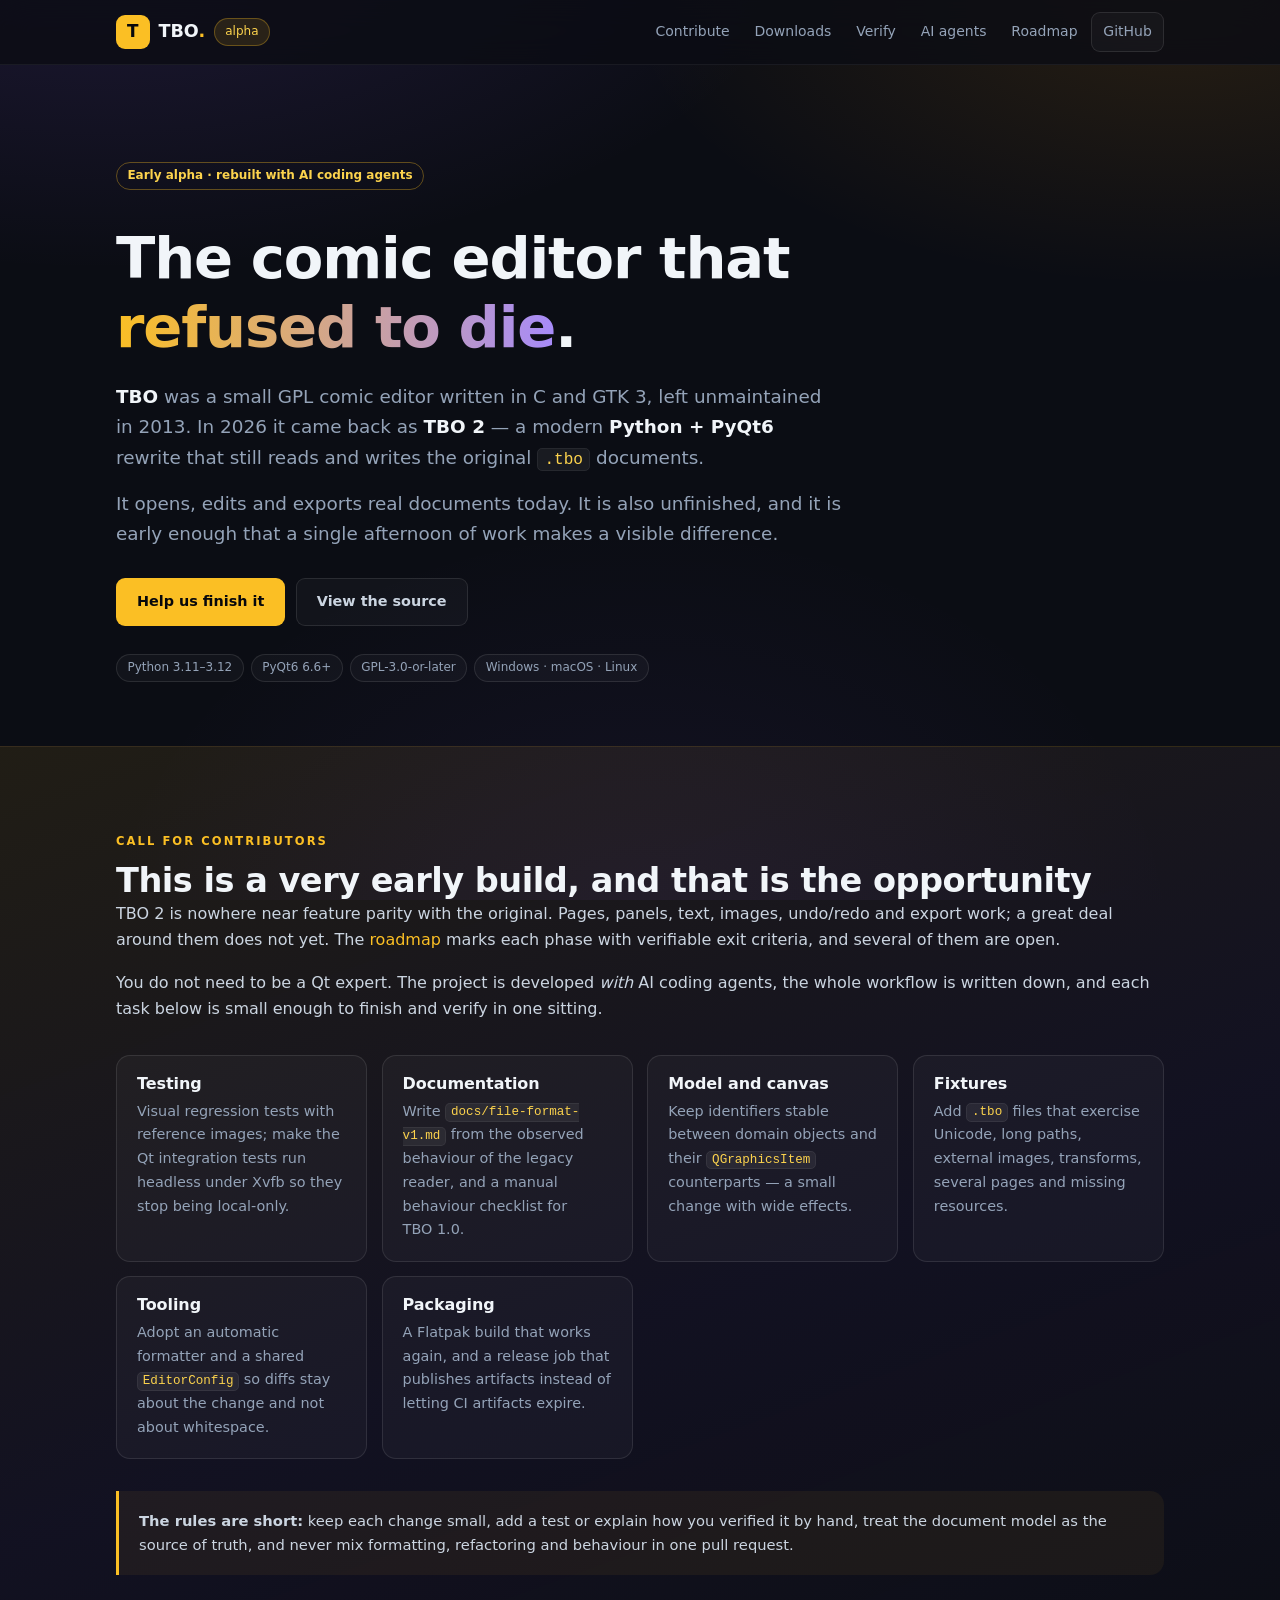
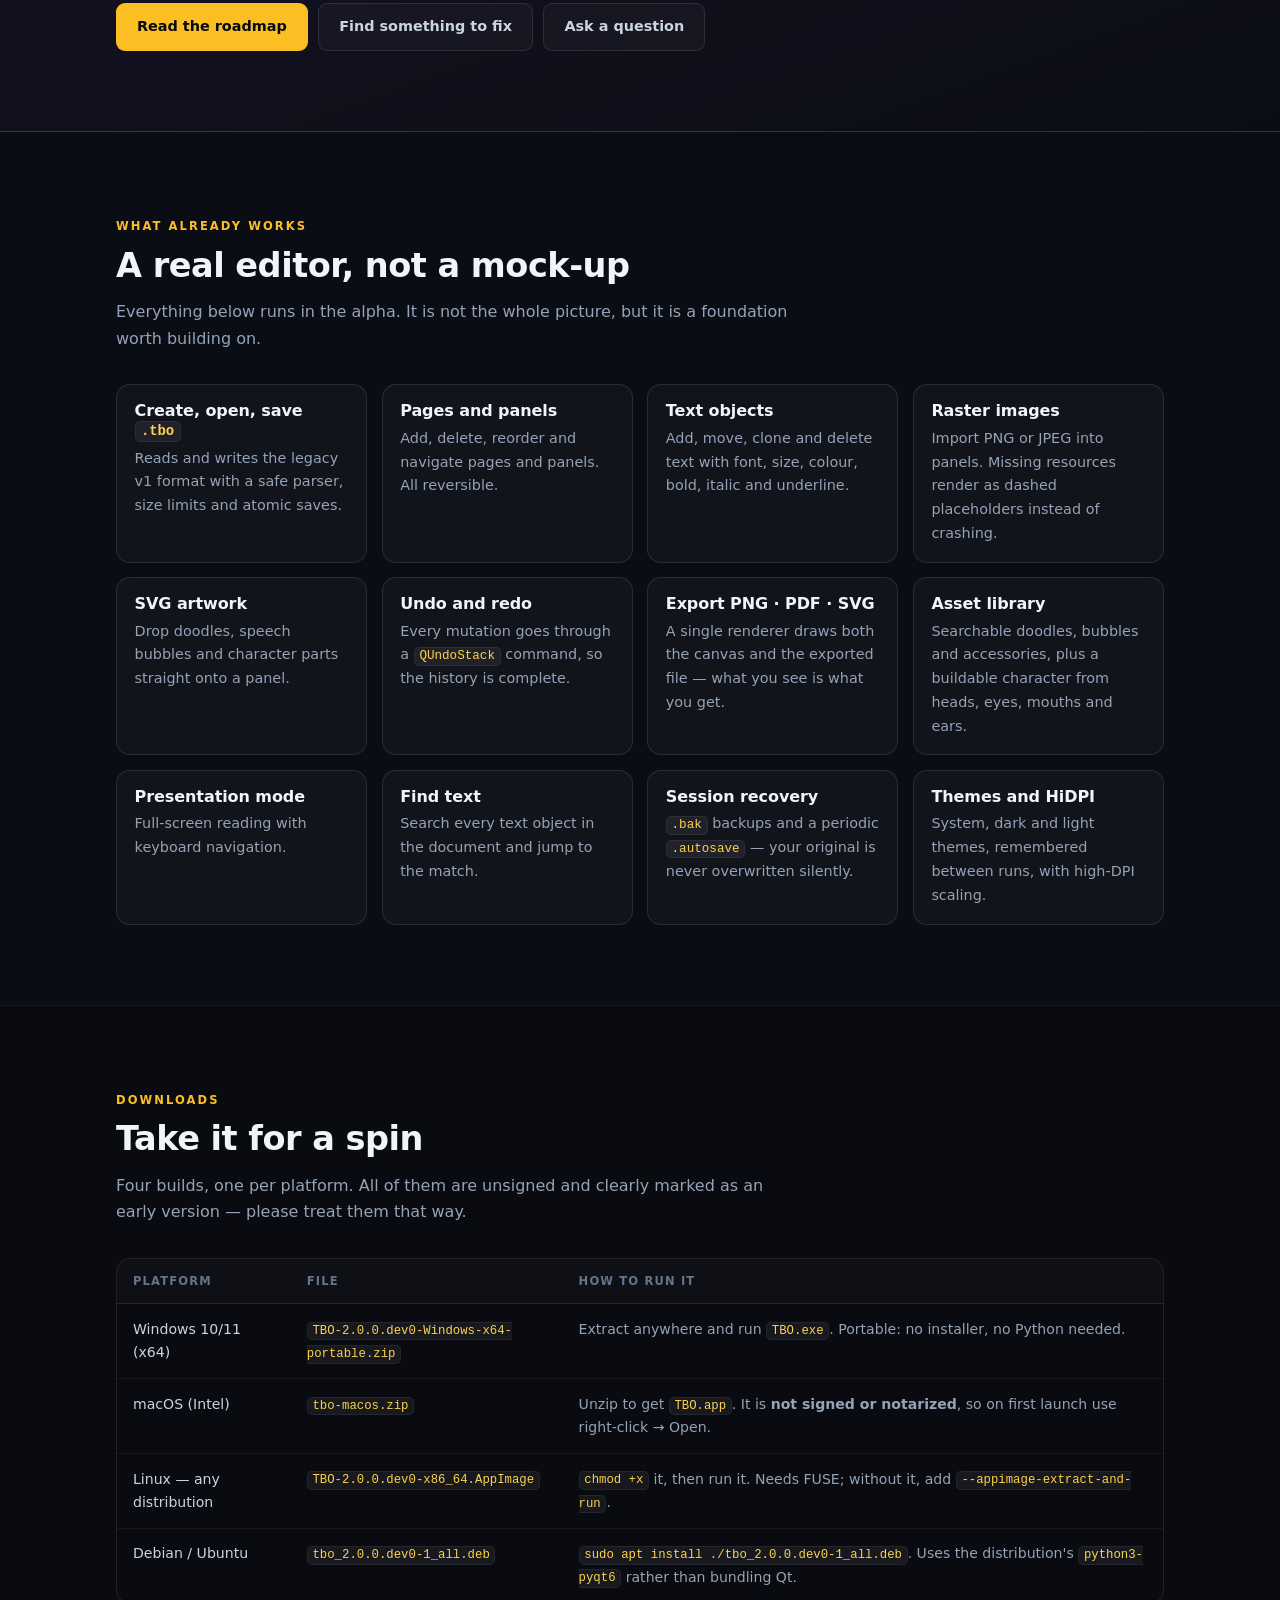
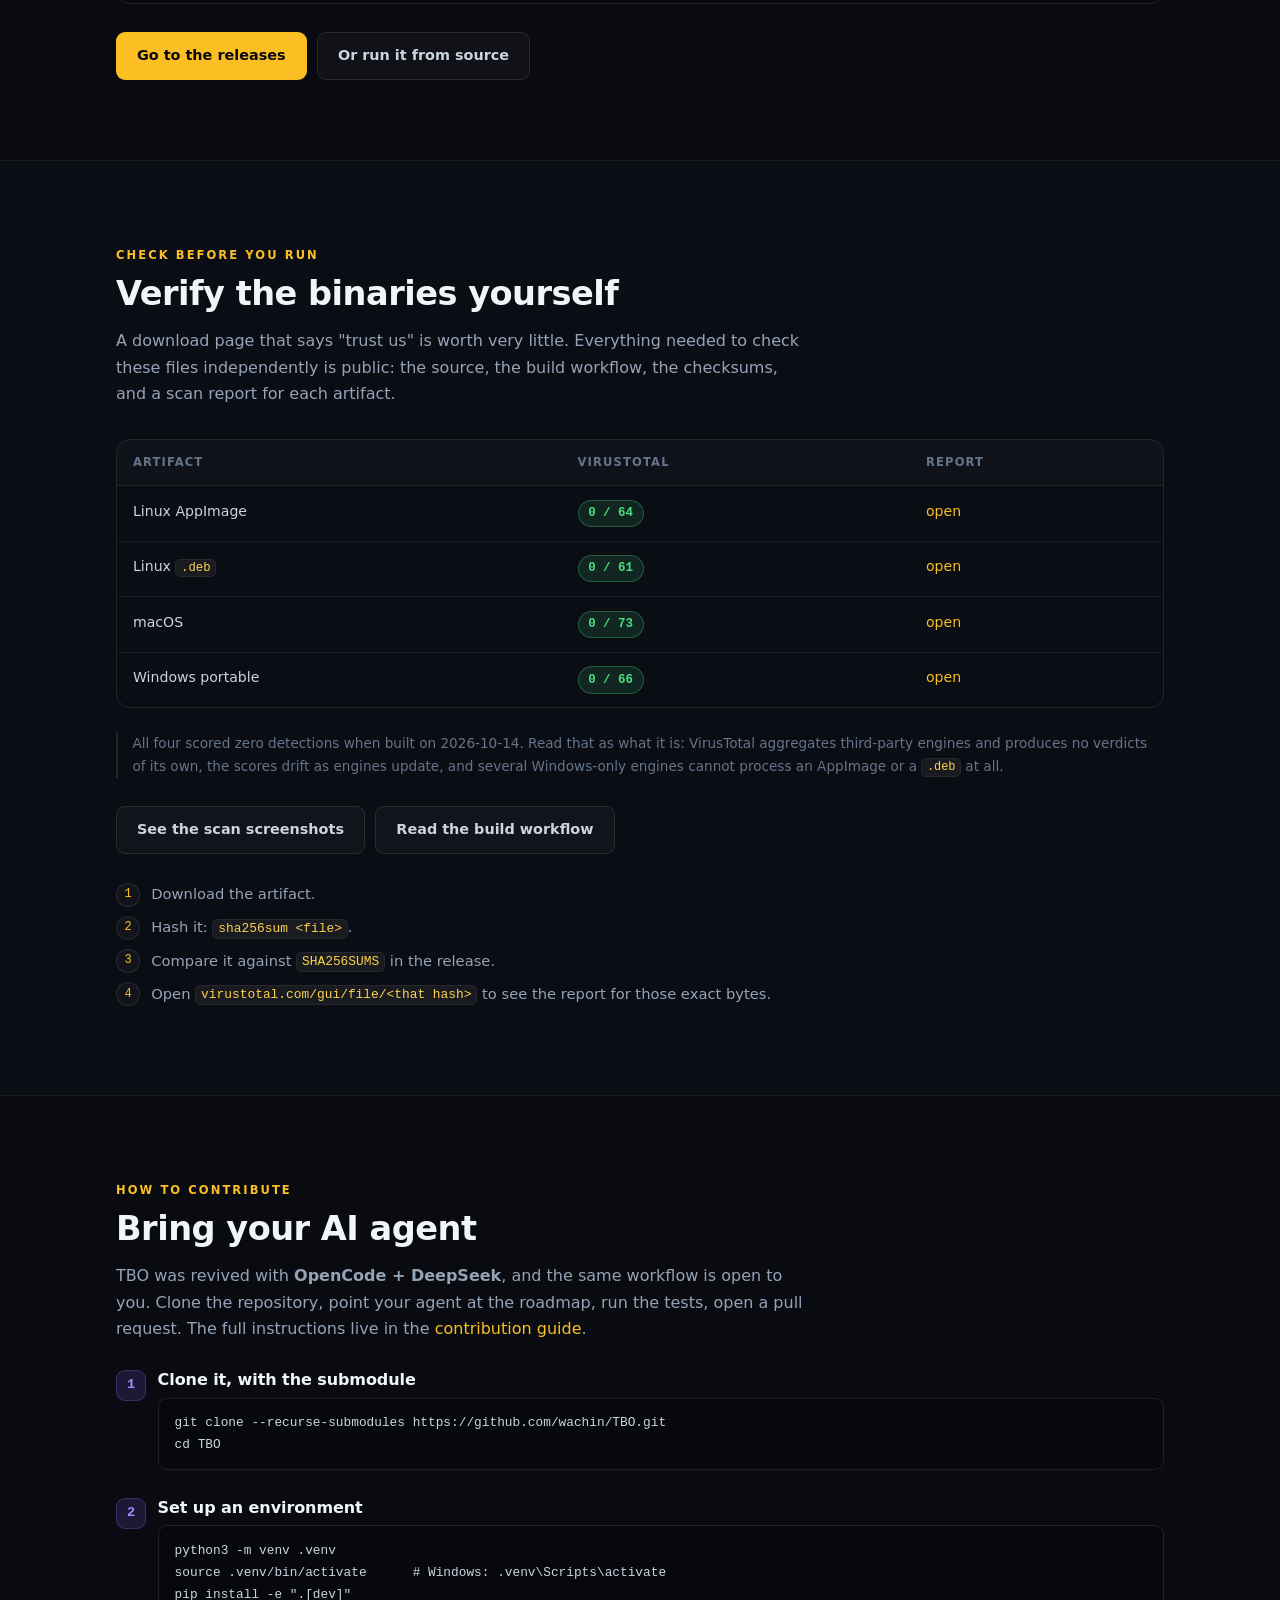
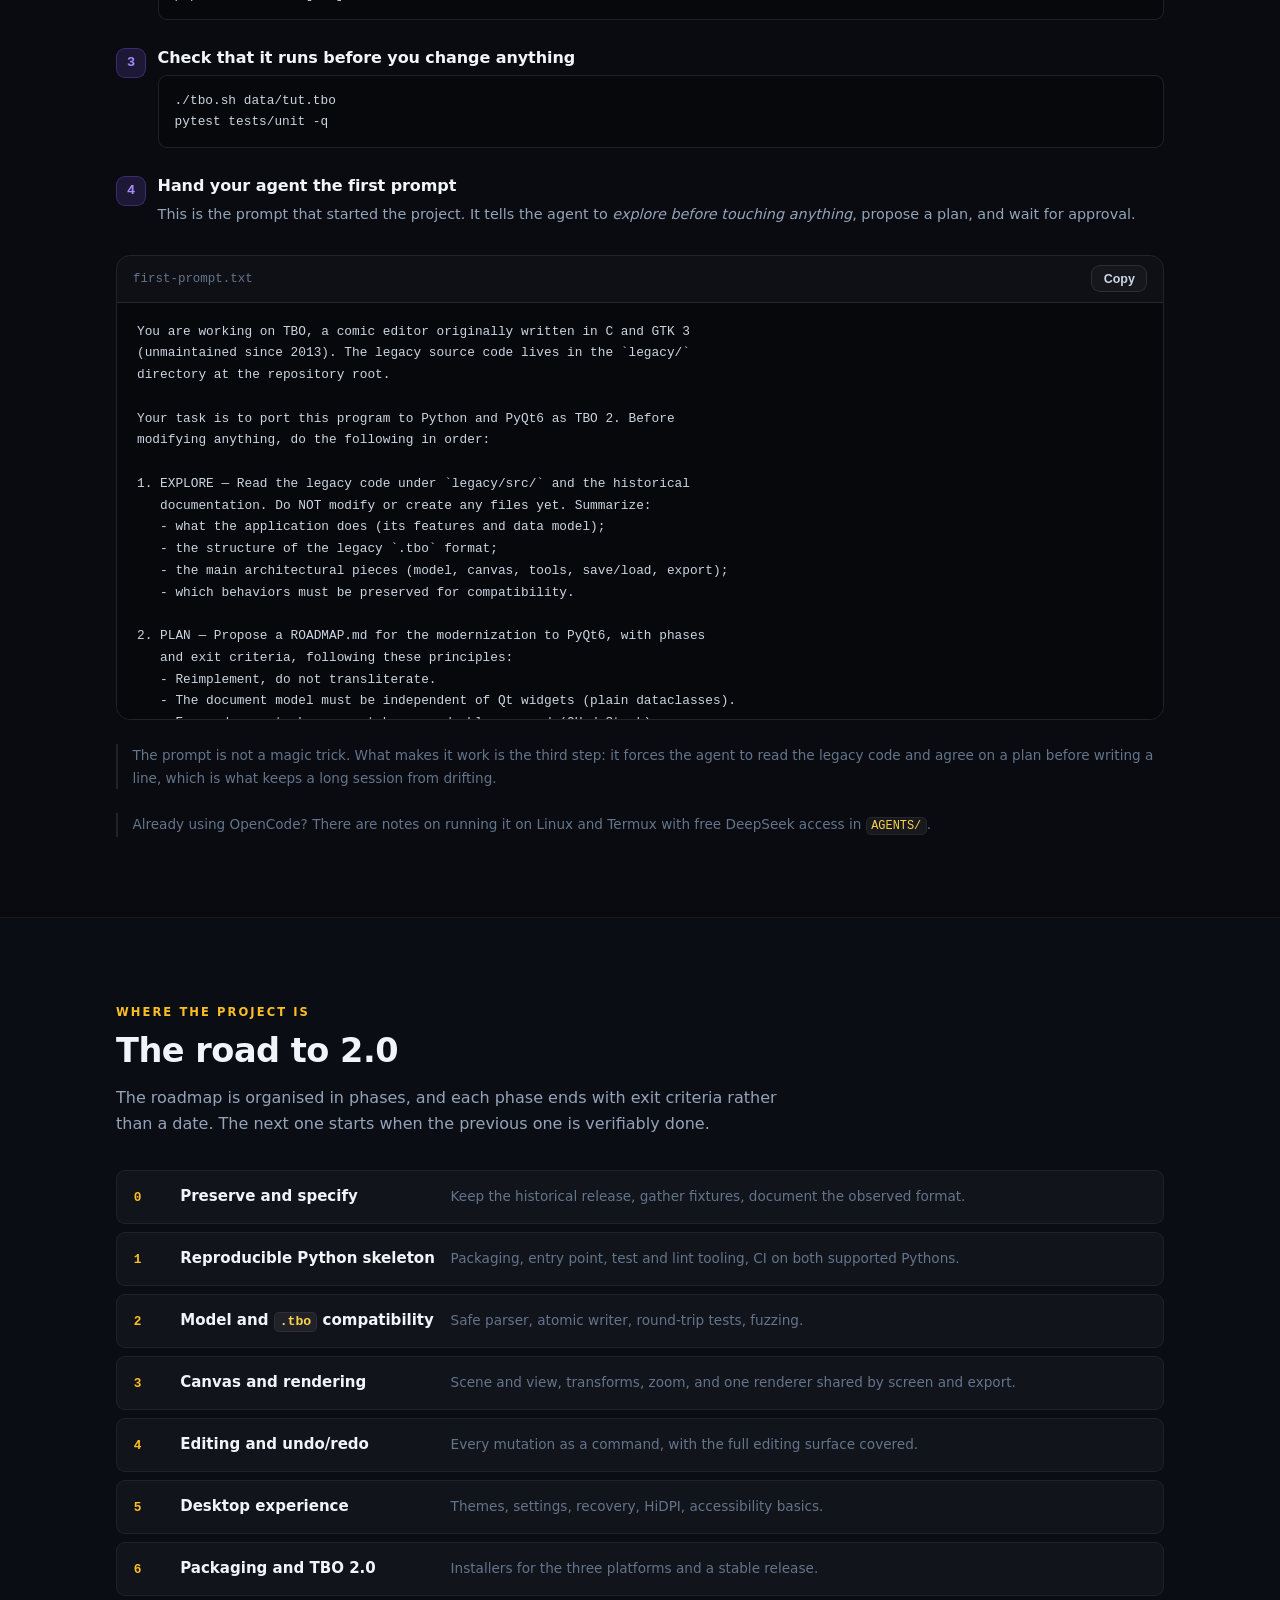
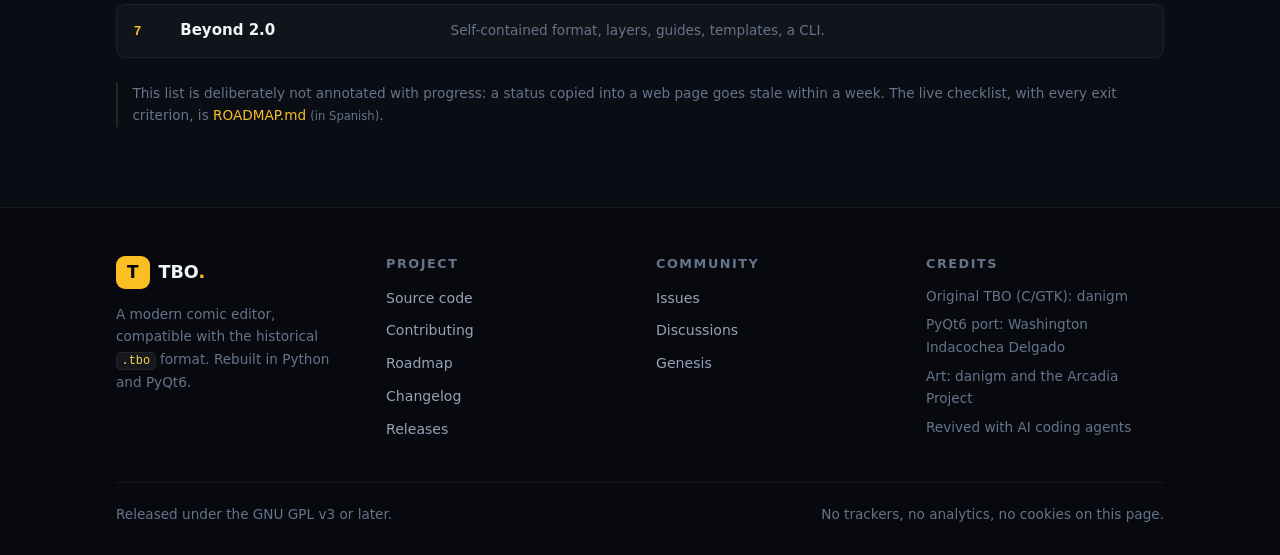
==== website/index.html @ 15b652f8 "docs: add the project site, a contribution guide, and the agent workflow website/ is a static landin" ====
<!doctype html>
<html lang="en">
<head>
<meta charset="utf-8">
<meta name="viewport" content="width=device-width, initial-scale=1">
<title>TBO 2 — a Python/PyQt6 comic editor, revived</title>
<meta name="description" content="TBO 2 is an open-source Python and PyQt6 comic editor, compatible with the historical .tbo format. It is at an early alpha stage and looking for contributors — including yours, with its AI agent.">
<meta name="theme-color" content="#0b0d14">
<link rel="icon" type="image/svg+xml" href="favicon.svg">
<link rel="stylesheet" href="styles.css">

<meta property="og:type" content="website">
<meta property="og:title" content="TBO 2 — the comic editor that refused to die">
<meta property="og:description" content="An open-source Python/PyQt6 rewrite of a 2013 comic editor. Early alpha. Bring your AI agent and help finish it.">
<meta property="og:image" content="https://raw.githubusercontent.com/wachin/TBO/master/images/TBO2-en-ezgif.com.gif">
<meta name="twitter:card" content="summary_large_image">
</head>
<body>

<a class="skip" href="#main">Skip to content</a>

<header class="site-header">
  <div class="wrap">
    <a class="brand" href="#top">
      <span class="brand-mark">T</span>
      <span class="brand-name">TBO<span class="dot">.</span></span>
      <span class="pill pill-amber">alpha</span>
    </a>
    <nav class="site-nav">
      <a href="#contribute">Contribute</a>
      <a href="#downloads">Downloads</a>
      <a href="#verify">Verify</a>
      <a href="#agent">AI agents</a>
      <a href="#roadmap">Roadmap</a>
      <a class="btn btn-ghost btn-sm" href="https://github.com/wachin/TBO">GitHub</a>
    </nav>
  </div>
</header>

<main id="main">

  <!-- ───────────────────────────── Hero ───────────────────────────── -->
  <section id="top" class="hero">
    <div class="wrap">
      <p class="pill pill-outline">Early alpha &middot; rebuilt with AI coding agents</p>

      <h1>The comic editor that <span class="gradient">refused to die</span>.</h1>

      <p class="lede">
        <strong>TBO</strong> was a small GPL comic editor written in C and GTK&nbsp;3, left
        unmaintained in 2013. In 2026 it came back as <strong>TBO&nbsp;2</strong> — a
        modern <strong>Python&nbsp;+&nbsp;PyQt6</strong> rewrite that still reads and writes the
        original <code>.tbo</code> documents.
      </p>

      <p class="lede lede-sub">
        It opens, edits and exports real documents today. It is also unfinished, and it is
        early enough that a single afternoon of work makes a visible difference.
      </p>

      <div class="cta">
        <a class="btn btn-primary" href="#contribute">Help us finish it</a>
        <a class="btn btn-ghost" href="https://github.com/wachin/TBO">View the source</a>
      </div>

      <ul class="tags" role="list">
        <li class="pill">Python 3.11–3.12</li>
        <li class="pill">PyQt6 6.6+</li>
        <li class="pill">GPL-3.0-or-later</li>
        <li class="pill">Windows · macOS · Linux</li>
      </ul>
    </div>
  </section>

  <!-- ─────────────────────── Call for contributors ─────────────────── -->
  <section id="contribute" class="band band-accent">
    <div class="wrap">
      <p class="kicker">Call for contributors</p>
      <h2>This is a very early build, and that is the opportunity</h2>

      <p>
        TBO&nbsp;2 is nowhere near feature parity with the original. Pages, panels, text, images,
        undo/redo and export work; a great deal around them does not yet. The
        <a href="https://github.com/wachin/TBO/blob/master/ROADMAP.md">roadmap</a> marks each
        phase with verifiable exit criteria, and several of them are open.
      </p>

      <p>
        You do not need to be a Qt expert. The project is developed <em>with</em> AI coding
        agents, the whole workflow is written down, and each task below is small enough to
        finish and verify in one sitting.
      </p>

      <div class="grid grid-3">
        <article class="card">
          <h3>Testing</h3>
          <p>Visual regression tests with reference images; make the Qt integration tests run
             headless under Xvfb so they stop being local-only.</p>
        </article>
        <article class="card">
          <h3>Documentation</h3>
          <p>Write <code>docs/file-format-v1.md</code> from the observed behaviour of the legacy
             reader, and a manual behaviour checklist for TBO&nbsp;1.0.</p>
        </article>
        <article class="card">
          <h3>Model and canvas</h3>
          <p>Keep identifiers stable between domain objects and their
             <code>QGraphicsItem</code> counterparts — a small change with wide effects.</p>
        </article>
        <article class="card">
          <h3>Fixtures</h3>
          <p>Add <code>.tbo</code> files that exercise Unicode, long paths, external images,
             transforms, several pages and missing resources.</p>
        </article>
        <article class="card">
          <h3>Tooling</h3>
          <p>Adopt an automatic formatter and a shared <code>EditorConfig</code> so diffs stay
             about the change and not about whitespace.</p>
        </article>
        <article class="card">
          <h3>Packaging</h3>
          <p>A Flatpak build that works again, and a release job that publishes artifacts
             instead of letting CI artifacts expire.</p>
        </article>
      </div>

      <p class="rules">
        <strong>The rules are short:</strong> keep each change small, add a test or explain how
        you verified it by hand, treat the document model as the source of truth, and never mix
        formatting, refactoring and behaviour in one pull request.
      </p>

      <div class="cta">
        <a class="btn btn-primary" href="https://github.com/wachin/TBO/blob/master/ROADMAP.md">Read the roadmap</a>
        <a class="btn btn-ghost" href="https://github.com/wachin/TBO/issues">Find something to fix</a>
        <a class="btn btn-ghost" href="https://github.com/wachin/TBO/discussions">Ask a question</a>
      </div>
    </div>
  </section>

  <!-- ─────────────────────────── Features ─────────────────────────── -->
  <section id="features" class="band">
    <div class="wrap">
      <p class="kicker">What already works</p>
      <h2>A real editor, not a mock-up</h2>
      <p class="section-lede">
        Everything below runs in the alpha. It is not the whole picture, but it is a foundation
        worth building on.
      </p>

      <div class="grid grid-4">
        <article class="card card-sm"><h3>Create, open, save <code>.tbo</code></h3><p>Reads and writes the legacy v1 format with a safe parser, size limits and atomic saves.</p></article>
        <article class="card card-sm"><h3>Pages and panels</h3><p>Add, delete, reorder and navigate pages and panels. All reversible.</p></article>
        <article class="card card-sm"><h3>Text objects</h3><p>Add, move, clone and delete text with font, size, colour, bold, italic and underline.</p></article>
        <article class="card card-sm"><h3>Raster images</h3><p>Import PNG or JPEG into panels. Missing resources render as dashed placeholders instead of crashing.</p></article>
        <article class="card card-sm"><h3>SVG artwork</h3><p>Drop doodles, speech bubbles and character parts straight onto a panel.</p></article>
        <article class="card card-sm"><h3>Undo and redo</h3><p>Every mutation goes through a <code>QUndoStack</code> command, so the history is complete.</p></article>
        <article class="card card-sm"><h3>Export PNG · PDF · SVG</h3><p>A single renderer draws both the canvas and the exported file — what you see is what you get.</p></article>
        <article class="card card-sm"><h3>Asset library</h3><p>Searchable doodles, bubbles and accessories, plus a buildable character from heads, eyes, mouths and ears.</p></article>
        <article class="card card-sm"><h3>Presentation mode</h3><p>Full-screen reading with keyboard navigation.</p></article>
        <article class="card card-sm"><h3>Find text</h3><p>Search every text object in the document and jump to the match.</p></article>
        <article class="card card-sm"><h3>Session recovery</h3><p><code>.bak</code> backups and a periodic <code>.autosave</code> — your original is never overwritten silently.</p></article>
        <article class="card card-sm"><h3>Themes and HiDPI</h3><p>System, dark and light themes, remembered between runs, with high-DPI scaling.</p></article>
      </div>
    </div>
  </section>

  <!-- ─────────────────────────── Downloads ────────────────────────── -->
  <section id="downloads" class="band band-alt">
    <div class="wrap">
      <p class="kicker">Downloads</p>
      <h2>Take it for a spin</h2>
      <p class="section-lede">
        Four builds, one per platform. All of them are unsigned and clearly marked as an early
        version — please treat them that way.
      </p>

      <div class="table-scroll">
        <table>
          <thead>
            <tr><th>Platform</th><th>File</th><th>How to run it</th></tr>
          </thead>
          <tbody>
            <tr>
              <td>Windows 10/11 (x64)</td>
              <td><code>TBO-2.0.0.dev0-Windows-x64-portable.zip</code></td>
              <td>Extract anywhere and run <code>TBO.exe</code>. Portable: no installer, no Python needed.</td>
            </tr>
            <tr>
              <td>macOS (Intel)</td>
              <td><code>tbo-macos.zip</code></td>
              <td>Unzip to get <code>TBO.app</code>. It is <strong>not signed or notarized</strong>, so on first launch use right-click → Open.</td>
            </tr>
            <tr>
              <td>Linux — any distribution</td>
              <td><code>TBO-2.0.0.dev0-x86_64.AppImage</code></td>
              <td><code>chmod +x</code> it, then run it. Needs FUSE; without it, add <code>--appimage-extract-and-run</code>.</td>
            </tr>
            <tr>
              <td>Debian / Ubuntu</td>
              <td><code>tbo_2.0.0.dev0-1_all.deb</code></td>
              <td><code>sudo apt install ./tbo_2.0.0.dev0-1_all.deb</code>. Uses the distribution's <code>python3-pyqt6</code> rather than bundling Qt.</td>
            </tr>
          </tbody>
        </table>
      </div>

      <div class="cta">
        <a class="btn btn-primary" href="https://github.com/wachin/TBO/releases">Go to the releases</a>
        <a class="btn btn-ghost" href="https://github.com/wachin/TBO#running-from-the-repository">Or run it from source</a>
      </div>
    </div>
  </section>

  <!-- ──────────────────────────── Verify ──────────────────────────── -->
  <section id="verify" class="band">
    <div class="wrap">
      <p class="kicker">Check before you run</p>
      <h2>Verify the binaries yourself</h2>
      <p class="section-lede">
        A download page that says "trust us" is worth very little. Everything needed to check
        these files independently is public: the source, the build workflow, the checksums, and
        a scan report for each artifact.
      </p>

      <div class="table-scroll">
        <table>
          <thead>
            <tr><th>Artifact</th><th>VirusTotal</th><th>Report</th></tr>
          </thead>
          <tbody>
            <tr>
              <td>Linux AppImage</td>
              <td><span class="verdict">0 / 64</span></td>
              <td><a href="https://www.virustotal.com/gui/file/c065c1c388dc82d02b1ea4354b478d6d5dc0c12caf41e7588a541eb11fdba70e">open</a></td>
            </tr>
            <tr>
              <td>Linux <code>.deb</code></td>
              <td><span class="verdict">0 / 61</span></td>
              <td><a href="https://www.virustotal.com/gui/file/444c47fdededcf5bfa98e5c482fc794b4985b023dc234e335a41375bc4580d02">open</a></td>
            </tr>
            <tr>
              <td>macOS</td>
              <td><span class="verdict">0 / 73</span></td>
              <td><a href="https://www.virustotal.com/gui/file/22d5d093df1989e28e45071d9a551e19e62a83a1c252bebeee09ec4eb1bd6275">open</a></td>
            </tr>
            <tr>
              <td>Windows portable</td>
              <td><span class="verdict">0 / 66</span></td>
              <td><a href="https://www.virustotal.com/gui/file/1dc53738c2096ec94acbddac6a3e3c40950bd004d894b27bfd9f58d4a649feac">open</a></td>
            </tr>
          </tbody>
        </table>
      </div>

      <p class="note">
        All four scored zero detections when built on 2026-10-14. Read that as what it is:
        VirusTotal aggregates third-party engines and produces no verdicts of its own, the
        scores drift as engines update, and several Windows-only engines cannot process an
        AppImage or a <code>.deb</code> at all.
      </p>

      <div class="cta">
        <a class="btn btn-ghost" href="https://github.com/wachin/TBO/tree/master/docs/virustotal">See the scan screenshots</a>
        <a class="btn btn-ghost" href="https://github.com/wachin/TBO/blob/master/.github/workflows/build.yml">Read the build workflow</a>
      </div>

      <ol class="verify-steps">
        <li>Download the artifact.</li>
        <li>Hash it: <code>sha256sum &lt;file&gt;</code>.</li>
        <li>Compare it against <code>SHA256SUMS</code> in the release.</li>
        <li>Open <code>virustotal.com/gui/file/&lt;that hash&gt;</code> to see the report for those exact bytes.</li>
      </ol>
    </div>
  </section>

  <!-- ─────────────────────────── AI agents ────────────────────────── -->
  <section id="agent" class="band band-alt">
    <div class="wrap">
      <p class="kicker">How to contribute</p>
      <h2>Bring your AI agent</h2>
      <p class="section-lede">
        TBO was revived with <strong>OpenCode + DeepSeek</strong>, and the same workflow is open
        to you. Clone the repository, point your agent at the roadmap, run the tests, open a
        pull request. The full instructions live in the
        <a href="https://github.com/wachin/TBO/blob/master/CONTRIBUTING.md">contribution guide</a>.
      </p>

      <ol class="steps">
        <li>
          <h3>Clone it, with the submodule</h3>
          <pre><code>git clone --recurse-submodules https://github.com/wachin/TBO.git
cd TBO</code></pre>
        </li>
        <li>
          <h3>Set up an environment</h3>
          <pre><code>python3 -m venv .venv
source .venv/bin/activate      # Windows: .venv\Scripts\activate
pip install -e ".[dev]"</code></pre>
        </li>
        <li>
          <h3>Check that it runs before you change anything</h3>
          <pre><code>./tbo.sh data/tut.tbo
pytest tests/unit -q</code></pre>
        </li>
        <li>
          <h3>Hand your agent the first prompt</h3>
          <p>
            This is the prompt that started the project. It tells the agent to <em>explore before
            touching anything</em>, propose a plan, and wait for approval.
          </p>
        </li>
      </ol>

      <div class="prompt-box">
        <div class="prompt-head">
          <span class="prompt-name">first-prompt.txt</span>
          <button class="btn btn-ghost btn-sm" type="button" data-copy="#agent-prompt">Copy</button>
        </div>
        <pre id="agent-prompt"><code>You are working on TBO, a comic editor originally written in C and GTK 3
(unmaintained since 2013). The legacy source code lives in the `legacy/`
directory at the repository root.

Your task is to port this program to Python and PyQt6 as TBO 2. Before
modifying anything, do the following in order:

1. EXPLORE — Read the legacy code under `legacy/src/` and the historical
   documentation. Do NOT modify or create any files yet. Summarize:
   - what the application does (its features and data model);
   - the structure of the legacy `.tbo` format;
   - the main architectural pieces (model, canvas, tools, save/load, export);
   - which behaviors must be preserved for compatibility.

2. PLAN — Propose a ROADMAP.md for the modernization to PyQt6, with phases
   and exit criteria, following these principles:
   - Reimplement, do not transliterate.
   - The document model must be independent of Qt widgets (plain dataclasses).
   - Every document change must be an undoable command (QUndoStack).
   - Read/write the legacy .tbo v1 format with a safe parser: size limits,
     strict validation, contextual errors, and atomic saves.
   - The legacy code stays in `legacy/` as a reference oracle.

3. After I approve the plan, start with the first phase: a small, installable,
   testable Python skeleton.

Throughout the work:
- Re-check the current state of the repository before modifying files.
- Run the test suite after meaningful changes and keep it green.
- Use clear conventional commit messages, one logical change per commit.
- Ask me when a decision affects compatibility, licensing, or the file format
  instead of guessing.</code></pre>
      </div>

      <p class="note">
        The prompt is not a magic trick. What makes it work is the third step: it forces the
        agent to read the legacy code and agree on a plan before writing a line, which is what
        keeps a long session from drifting.
      </p>

      <p class="note">
        Already using OpenCode? There are notes on running it on Linux and Termux with free
        DeepSeek access in
        <a href="https://github.com/wachin/TBO/tree/master/AGENTS"><code>AGENTS/</code></a>.
      </p>
    </div>
  </section>

  <!-- ─────────────────────────── Roadmap ──────────────────────────── -->
  <section id="roadmap" class="band">
    <div class="wrap">
      <p class="kicker">Where the project is</p>
      <h2>The road to 2.0</h2>
      <p class="section-lede">
        The roadmap is organised in phases, and each phase ends with exit criteria rather than a
        date. The next one starts when the previous one is verifiably done.
      </p>

      <ol class="phases" role="list">
        <li><span class="phase-n">0</span><span class="phase-t">Preserve and specify</span><span class="phase-d">Keep the historical release, gather fixtures, document the observed format.</span></li>
        <li><span class="phase-n">1</span><span class="phase-t">Reproducible Python skeleton</span><span class="phase-d">Packaging, entry point, test and lint tooling, CI on both supported Pythons.</span></li>
        <li><span class="phase-n">2</span><span class="phase-t">Model and <code>.tbo</code> compatibility</span><span class="phase-d">Safe parser, atomic writer, round-trip tests, fuzzing.</span></li>
        <li><span class="phase-n">3</span><span class="phase-t">Canvas and rendering</span><span class="phase-d">Scene and view, transforms, zoom, and one renderer shared by screen and export.</span></li>
        <li><span class="phase-n">4</span><span class="phase-t">Editing and undo/redo</span><span class="phase-d">Every mutation as a command, with the full editing surface covered.</span></li>
        <li><span class="phase-n">5</span><span class="phase-t">Desktop experience</span><span class="phase-d">Themes, settings, recovery, HiDPI, accessibility basics.</span></li>
        <li><span class="phase-n">6</span><span class="phase-t">Packaging and TBO 2.0</span><span class="phase-d">Installers for the three platforms and a stable release.</span></li>
        <li><span class="phase-n">7</span><span class="phase-t">Beyond 2.0</span><span class="phase-d">Self-contained format, layers, guides, templates, a CLI.</span></li>
      </ol>

      <p class="note">
        This list is deliberately not annotated with progress: a status copied into a web page
        goes stale within a week. The live checklist, with every exit criterion, is
        <a href="https://github.com/wachin/TBO/blob/master/ROADMAP.md">ROADMAP.md</a> <span class="lang">(in Spanish)</span>.
      </p>
    </div>
  </section>

</main>

<footer class="site-footer">
  <div class="wrap">
    <div class="footer-grid">
      <div>
        <a class="brand" href="#top">
          <span class="brand-mark">T</span>
          <span class="brand-name">TBO<span class="dot">.</span></span>
        </a>
        <p class="muted">
          A modern comic editor, compatible with the historical <code>.tbo</code> format.
          Rebuilt in Python and PyQt6.
        </p>
      </div>

      <div>
        <h3>Project</h3>
        <ul role="list">
          <li><a href="https://github.com/wachin/TBO">Source code</a></li>
          <li><a href="https://github.com/wachin/TBO/blob/master/CONTRIBUTING.md">Contributing</a></li>
          <li><a href="https://github.com/wachin/TBO/blob/master/ROADMAP.md">Roadmap</a></li>
          <li><a href="https://github.com/wachin/TBO/blob/master/CHANGELOG.md">Changelog</a></li>
          <li><a href="https://github.com/wachin/TBO/releases">Releases</a></li>
        </ul>
      </div>

      <div>
        <h3>Community</h3>
        <ul role="list">
          <li><a href="https://github.com/wachin/TBO/issues">Issues</a></li>
          <li><a href="https://github.com/wachin/TBO/discussions">Discussions</a></li>
          <li><a href="https://github.com/wachin/TBO/blob/master/GENESIS.md">Genesis</a></li>
        </ul>
      </div>

      <div>
        <h3>Credits</h3>
        <ul role="list" class="muted">
          <li>Original TBO (C/GTK): danigm</li>
          <li>PyQt6 port: Washington Indacochea Delgado</li>
          <li>Art: danigm and the Arcadia Project</li>
          <li>Revived with AI coding agents</li>
        </ul>
      </div>
    </div>

    <div class="footer-end">
      <p class="muted">Released under the GNU GPL v3 or later.</p>
      <p class="muted">No trackers, no analytics, no cookies on this page.</p>
    </div>
  </div>
</footer>

<script>
// Copy button. No framework, no dependencies.
document.querySelectorAll('[data-copy]').forEach(function (button) {
  button.addEventListener('click', function () {
    var source = document.querySelector(button.getAttribute('data-copy'));
    if (!source) return;
    navigator.clipboard.writeText(source.innerText).then(function () {
      var original = button.textContent;
      button.textContent = 'Copied';
      setTimeout(function () { button.textContent = original; }, 2000);
    });
  });
});
</script>

</body>
</html>
---- website/styles.css ----
/* ==========================================================================
   TBO 2 — landing page
   Hand-written CSS. No framework, no build step, no external requests.
   ========================================================================== */

/* ------------------------------------------------------------------ tokens */
:root {
  --ink-950: #07080c;
  --ink-900: #0b0d14;
  --ink-800: #12151f;
  --ink-700: #1b1f2c;
  --ink-600: #242a3b;

  --amber-300: #fcd34d;
  --amber-400: #fbbf24;
  --amber-500: #f59e0b;
  --amber-600: #d97706;

  --violet-400: #a78bfa;
  --violet-500: #8b5cf6;

  --green-400: #4ade80;

  --text: #cbd5e1;
  --text-strong: #f1f5f9;
  --text-dim: #94a3b8;
  --text-faint: #64748b;

  --line: rgba(255, 255, 255, 0.10);
  --line-soft: rgba(255, 255, 255, 0.06);
  --surface: rgba(255, 255, 255, 0.03);
  --surface-hover: rgba(255, 255, 255, 0.06);

  --radius: 14px;
  --radius-sm: 9px;
  --wrap: 68rem;

  --mono: ui-monospace, "SF Mono", "JetBrains Mono", Menlo, Consolas, monospace;
  --sans: system-ui, -apple-system, "Segoe UI", Roboto, "Helvetica Neue", Arial, sans-serif;
}

/* ------------------------------------------------------------------- reset */
*, *::before, *::after { box-sizing: border-box; }

html {
  scroll-behavior: smooth;
  scroll-padding-top: 5rem;
  -webkit-text-size-adjust: 100%;
}

body {
  margin: 0;
  font-family: var(--sans);
  font-size: 16px;
  line-height: 1.65;
  color: var(--text);
  background-color: var(--ink-900);
  background-image:
    radial-gradient(1200px 600px at 8% -10%, rgba(139, 92, 246, 0.16), transparent 60%),
    radial-gradient(1000px 520px at 92% 0%, rgba(245, 158, 11, 0.12), transparent 55%),
    radial-gradient(900px 700px at 50% 105%, rgba(139, 92, 246, 0.08), transparent 60%);
  background-attachment: fixed;
  -webkit-font-smoothing: antialiased;
}

h1, h2, h3 { color: var(--text-strong); line-height: 1.2; margin: 0; }
h1 { font-size: clamp(2.1rem, 6vw, 3.6rem); letter-spacing: -0.02em; }
h2 { font-size: clamp(1.5rem, 3.4vw, 2.1rem); letter-spacing: -0.015em; }
h3 { font-size: 1rem; letter-spacing: -0.005em; }

p { margin: 0 0 1rem; }
p:last-child { margin-bottom: 0; }

a { color: var(--amber-400); text-decoration: none; }
a:hover { color: var(--amber-300); text-decoration: underline; text-underline-offset: 3px; }

code {
  font-family: var(--mono);
  font-size: 0.875em;
  background: rgba(255, 255, 255, 0.06);
  border: 1px solid var(--line-soft);
  border-radius: 5px;
  padding: 0.1em 0.38em;
  color: var(--amber-300);
}

pre { margin: 0; }
pre code {
  display: block;
  background: none;
  border: 0;
  padding: 0;
  color: var(--text);
  font-size: 0.8rem;
  line-height: 1.7;
  white-space: pre;
  overflow-x: auto;
}

ul, ol { margin: 0; padding: 0; }
li { list-style: none; }

:focus-visible { outline: 2px solid var(--amber-400); outline-offset: 3px; border-radius: 4px; }

/* -------------------------------------------------------------- structure */
.wrap { width: 100%; max-width: var(--wrap); margin-inline: auto; padding-inline: 1.25rem; }

.skip {
  position: absolute; left: -9999px; top: 0;
  background: var(--amber-400); color: var(--ink-950);
  padding: 0.6rem 1rem; border-radius: 0 0 var(--radius-sm) 0; z-index: 100;
}
.skip:focus { left: 0; }

/* ----------------------------------------------------------------- header */
.site-header {
  position: sticky; top: 0; z-index: 50;
  background: rgba(11, 13, 20, 0.82);
  backdrop-filter: blur(14px);
  border-bottom: 1px solid var(--line-soft);
}

.site-header .wrap {
  display: flex; flex-wrap: wrap; align-items: center;
  justify-content: space-between; gap: 0.75rem;
  min-height: 4rem; padding-block: 0.6rem;
}

.brand { display: inline-flex; align-items: center; gap: 0.55rem; }
.brand:hover { text-decoration: none; }

.brand-mark {
  display: grid; place-items: center;
  width: 2.1rem; height: 2.1rem; border-radius: var(--radius-sm);
  background: var(--amber-400); color: var(--ink-950);
  font-weight: 800; font-size: 1.05rem;
}

.brand-name { font-weight: 700; font-size: 1.1rem; color: var(--text-strong); }
.brand-name .dot { color: var(--amber-400); }

.site-nav { display: flex; flex-wrap: wrap; align-items: center; gap: 0.15rem; }
.site-nav a {
  color: var(--text-dim); font-size: 0.875rem; font-weight: 500;
  padding: 0.45rem 0.7rem; border-radius: var(--radius-sm);
}
.site-nav a:hover { color: var(--text-strong); background: var(--surface); text-decoration: none; }

/* --------------------------------------------------------------- controls */
.btn {
  display: inline-flex; align-items: center; justify-content: center; gap: 0.45rem;
  padding: 0.7rem 1.25rem; border-radius: var(--radius-sm);
  font-size: 0.9rem; font-weight: 600; border: 1px solid transparent;
  cursor: pointer; transition: background-color 0.15s, border-color 0.15s, color 0.15s;
  text-decoration: none;
}
.btn:hover { text-decoration: none; }

.btn-primary { background: var(--amber-400); color: var(--ink-950); }
.btn-primary:hover { background: var(--amber-300); color: var(--ink-950); }

.btn-ghost { background: var(--surface); border-color: var(--line); color: var(--text); }
.btn-ghost:hover { background: var(--surface-hover); border-color: rgba(255,255,255,0.22); color: var(--text-strong); }

.btn-sm { padding: 0.35rem 0.7rem; font-size: 0.78rem; }

.pill {
  display: inline-flex; align-items: center; gap: 0.35rem;
  padding: 0.2rem 0.65rem; border-radius: 999px;
  border: 1px solid var(--line); background: var(--surface);
  font-size: 0.75rem; font-weight: 500; color: var(--text-dim);
  white-space: nowrap;
}
.pill-amber { background: rgba(251, 191, 36, 0.12); border-color: rgba(251, 191, 36, 0.3); color: var(--amber-300); }
.pill-outline { background: none; border-color: rgba(251,191,36,0.35); color: var(--amber-300); font-weight: 600; }

/* ------------------------------------------------------------------- hero */
.hero { padding: clamp(3rem, 9vw, 6rem) 0 clamp(2.5rem, 6vw, 4rem); }
.hero h1 { margin: 1.1rem 0 1.25rem; max-width: 20ch; }

.gradient {
  background: linear-gradient(90deg, var(--amber-400), var(--violet-400), var(--amber-400));
  background-size: 200% auto;
  -webkit-background-clip: text; background-clip: text; color: transparent;
  animation: shift 9s ease infinite;
}
@keyframes shift { 0%,100% { background-position: 0% 50%; } 50% { background-position: 100% 50%; } }

@media (prefers-reduced-motion: reduce) {
  .gradient { animation: none; }
  html { scroll-behavior: auto; }
}

.lede { font-size: clamp(1rem, 2vw, 1.15rem); color: var(--text-dim); max-width: 62ch; }
.lede strong { color: var(--text-strong); }
.lede-sub { margin-top: 0.85rem; }

.cta { display: flex; flex-wrap: wrap; gap: 0.65rem; margin-top: 1.75rem; }

.tags { display: flex; flex-wrap: wrap; gap: 0.45rem; margin-top: 1.75rem; }

/* ------------------------------------------------------------------ bands */
.band { padding: clamp(3rem, 7vw, 5rem) 0; }
.band-alt { background: rgba(0, 0, 0, 0.18); border-block: 1px solid var(--line-soft); }
.band-accent {
  background: linear-gradient(160deg, rgba(251, 191, 36, 0.09), rgba(139, 92, 246, 0.06) 55%, transparent);
  border-block: 1px solid rgba(251, 191, 36, 0.16);
}

.kicker {
  display: inline-block; margin-bottom: 0.6rem;
  font-size: 0.72rem; font-weight: 700; letter-spacing: 0.18em;
  text-transform: uppercase; color: var(--amber-400);
}

.section-lede { color: var(--text-dim); max-width: 68ch; margin-top: 0.85rem; }

/* ------------------------------------------------------------------ grids */
.grid { display: grid; gap: 0.9rem; margin-top: 2rem; }
.grid-3 { grid-template-columns: repeat(auto-fit, minmax(230px, 1fr)); }
.grid-4 { grid-template-columns: repeat(auto-fit, minmax(240px, 1fr)); }

.card {
  background: var(--surface);
  border: 1px solid var(--line);
  border-radius: var(--radius);
  padding: 1.15rem 1.25rem;
  transition: border-color 0.2s, background-color 0.2s;
}
.card:hover { border-color: rgba(255,255,255,0.2); background: var(--surface-hover); }
.card h3 { margin-bottom: 0.4rem; }
.card p { color: var(--text-dim); font-size: 0.9rem; margin: 0; }
.card-sm { padding: 1rem 1.1rem; }

.rules {
  margin-top: 2rem; padding: 1.1rem 1.25rem;
  border-left: 3px solid var(--amber-400);
  background: rgba(251, 191, 36, 0.06); border-radius: 0 var(--radius) var(--radius) 0;
  font-size: 0.92rem;
}

/* ----------------------------------------------------------------- tables */
.table-scroll { overflow-x: auto; margin-top: 2rem; border: 1px solid var(--line); border-radius: var(--radius); }

table { width: 100%; border-collapse: collapse; font-size: 0.88rem; }
thead th {
  text-align: left; font-size: 0.72rem; letter-spacing: 0.1em; text-transform: uppercase;
  color: var(--text-faint); font-weight: 700;
  padding: 0.8rem 1rem; border-bottom: 1px solid var(--line);
  background: rgba(255,255,255,0.02); white-space: nowrap;
}
tbody td { padding: 0.85rem 1rem; border-bottom: 1px solid var(--line-soft); vertical-align: top; color: var(--text-dim); }
tbody tr:last-child td { border-bottom: 0; }
tbody tr:hover { background: rgba(255,255,255,0.02); }
tbody td:first-child { color: var(--text); font-weight: 500; }

.verdict {
  display: inline-block; padding: 0.15rem 0.6rem; border-radius: 999px;
  background: rgba(74, 222, 128, 0.12); border: 1px solid rgba(74, 222, 128, 0.3);
  color: var(--green-400); font-family: var(--mono); font-size: 0.78rem; font-weight: 600;
  white-space: nowrap;
}

.note {
  margin-top: 1.5rem; font-size: 0.85rem; color: var(--text-faint);
  border-left: 2px solid var(--line); padding-left: 0.9rem;
}
.lang { color: var(--text-faint); font-size: 0.85em; }

/* ------------------------------------------------------------------ lists */
.verify-steps, .steps { margin-top: 1.75rem; }
.verify-steps { counter-reset: v; }
.verify-steps li {
  counter-increment: v; position: relative;
  padding-left: 2.2rem; margin-bottom: 0.55rem; font-size: 0.92rem; color: var(--text-dim);
}
.verify-steps li::before {
  content: counter(v); position: absolute; left: 0; top: 0.05rem;
  display: grid; place-items: center; width: 1.5rem; height: 1.5rem;
  border-radius: 999px; background: var(--surface); border: 1px solid var(--line);
  font-family: var(--mono); font-size: 0.75rem; color: var(--amber-400);
}

.steps { counter-reset: s; }
.steps > li {
  counter-increment: s; position: relative;
  padding-left: 2.6rem; margin-bottom: 1.75rem;
}
.steps > li::before {
  content: counter(s); position: absolute; left: 0; top: 0;
  display: grid; place-items: center; width: 1.9rem; height: 1.9rem;
  border-radius: var(--radius-sm); background: rgba(139, 92, 246, 0.16);
  border: 1px solid rgba(139, 92, 246, 0.3);
  font-family: var(--mono); font-size: 0.85rem; font-weight: 700; color: var(--violet-400);
}
.steps h3 { margin-bottom: 0.5rem; }
.steps p { color: var(--text-dim); font-size: 0.9rem; }

.steps pre {
  background: var(--ink-950); border: 1px solid var(--line);
  border-radius: var(--radius-sm); padding: 0.85rem 1rem;
}

/* -------------------------------------------------------------- prompt box */
.prompt-box { margin-top: 1.75rem; border: 1px solid var(--line); border-radius: var(--radius); overflow: hidden; }
.prompt-head {
  display: flex; align-items: center; justify-content: space-between; gap: 1rem;
  padding: 0.6rem 1rem; background: rgba(255,255,255,0.02); border-bottom: 1px solid var(--line);
}
.prompt-name { font-family: var(--mono); font-size: 0.78rem; color: var(--text-faint); }
.prompt-box pre { background: var(--ink-950); padding: 1.1rem 1.25rem; max-height: 26rem; overflow: auto; }

/* ----------------------------------------------------------------- phases */
.phases { margin-top: 2rem; display: grid; gap: 0.5rem; }
.phases li {
  display: grid; grid-template-columns: 2rem 1fr; gap: 0.9rem;
  align-items: baseline;
  padding: 0.85rem 1.05rem; border: 1px solid var(--line-soft);
  border-radius: var(--radius-sm); background: var(--surface);
}
.phase-n { font-family: var(--mono); font-size: 0.8rem; color: var(--amber-400); font-weight: 700; }
.phase-t { display: block; color: var(--text-strong); font-weight: 600; font-size: 0.94rem; }
.phase-d { display: block; color: var(--text-faint); font-size: 0.85rem; margin-top: 0.15rem; }

@media (min-width: 720px) {
  .phases li { grid-template-columns: 2rem 16rem 1fr; }
  .phase-t { display: inline; }
  .phase-d { display: inline; margin-top: 0; }
}

/* ----------------------------------------------------------------- footer */
.site-footer { border-top: 1px solid var(--line-soft); background: rgba(0,0,0,0.25); padding: 3rem 0 2rem; }

.footer-grid { display: grid; gap: 2rem; grid-template-columns: repeat(auto-fit, minmax(200px, 1fr)); }
.footer-grid h3 { font-size: 0.8rem; text-transform: uppercase; letter-spacing: 0.12em; color: var(--text-faint); margin-bottom: 0.85rem; }
.footer-grid ul { display: grid; gap: 0.4rem; }
.footer-grid a { color: var(--text-dim); font-size: 0.88rem; }
.footer-grid a:hover { color: var(--amber-400); }

.muted { color: var(--text-faint); font-size: 0.85rem; }
.site-footer .brand { margin-bottom: 0.85rem; }

.footer-end {
  display: flex; flex-wrap: wrap; justify-content: space-between; gap: 0.75rem;
  margin-top: 2.5rem; padding-top: 1.25rem; border-top: 1px solid var(--line-soft);
}
.footer-end p { margin: 0; }

/* ------------------------------------------------------------ small print */
@media (max-width: 640px) {
  .site-nav { width: 100%; justify-content: flex-start; }
  .site-nav a { padding: 0.4rem 0.55rem; font-size: 0.82rem; }
  .table-scroll { border-radius: var(--radius-sm); }
  table { font-size: 0.82rem; }
  thead th, tbody td { padding: 0.65rem 0.75rem; }
}
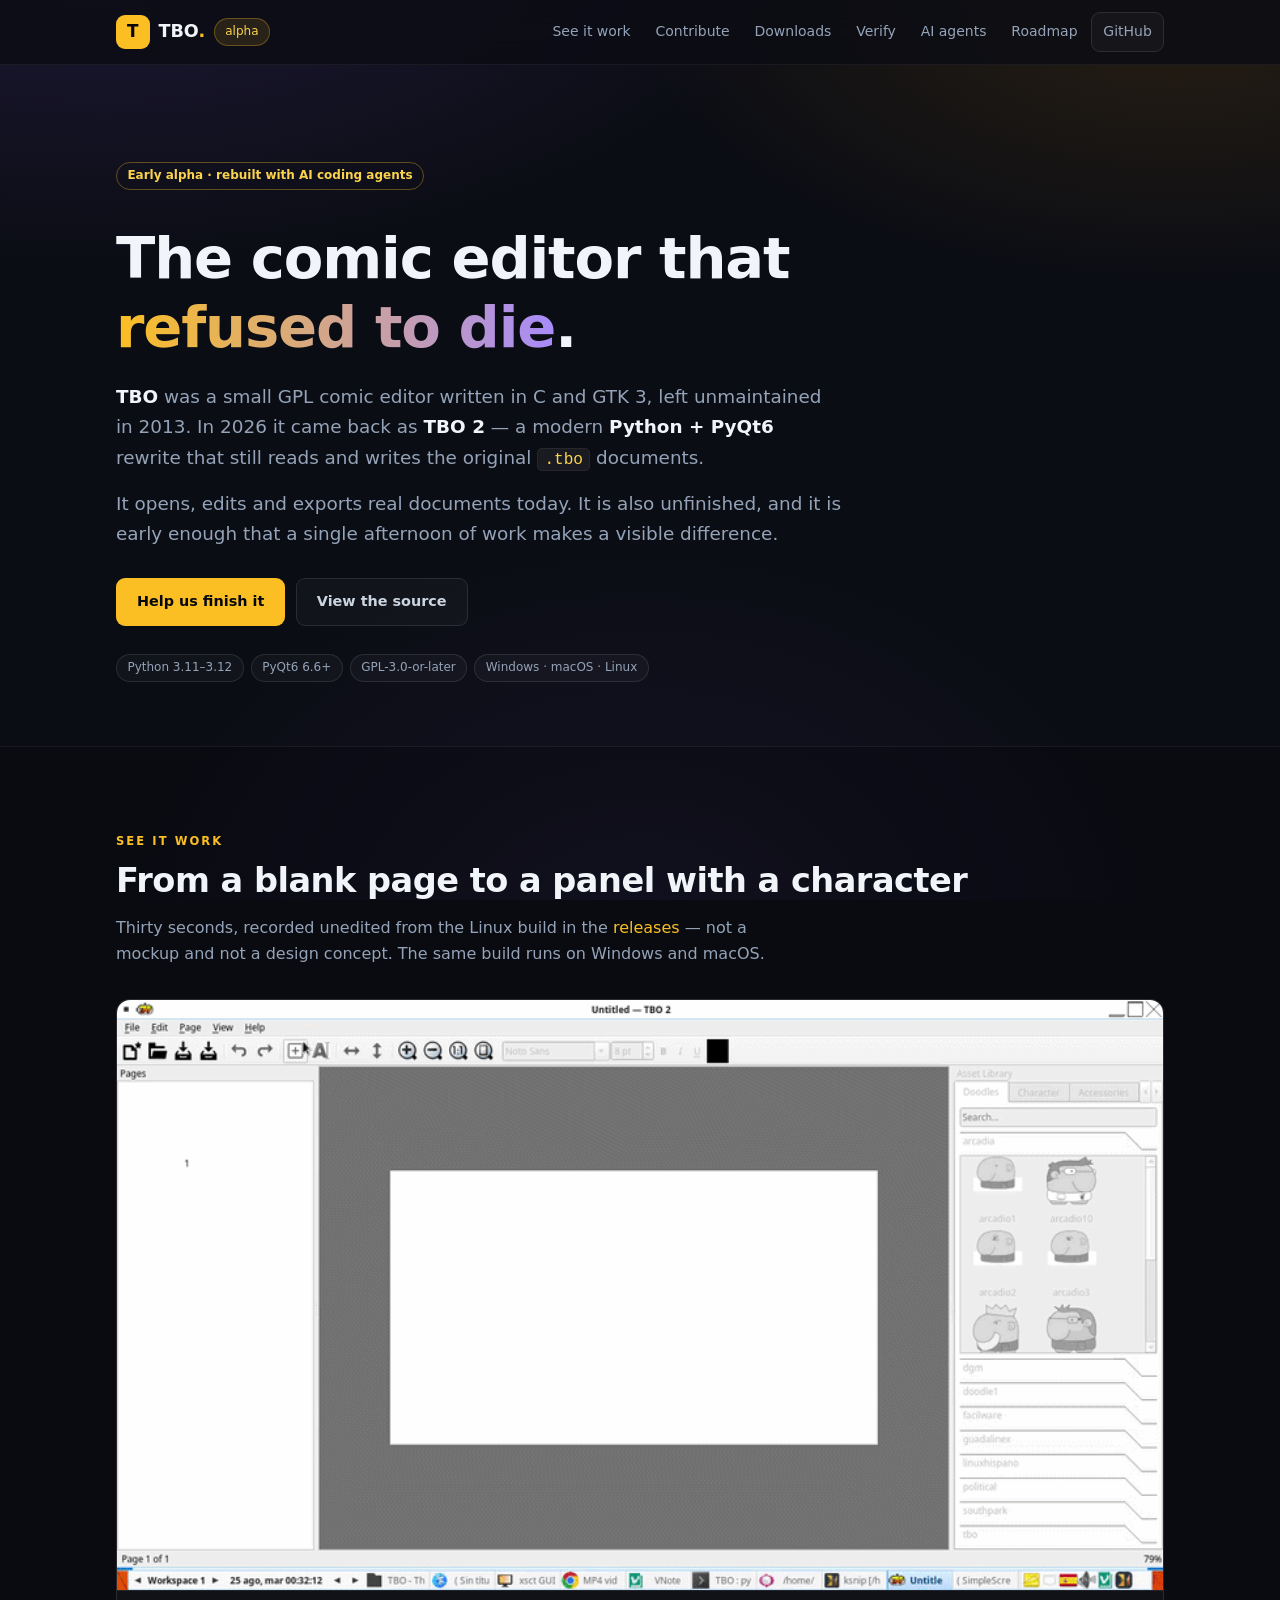
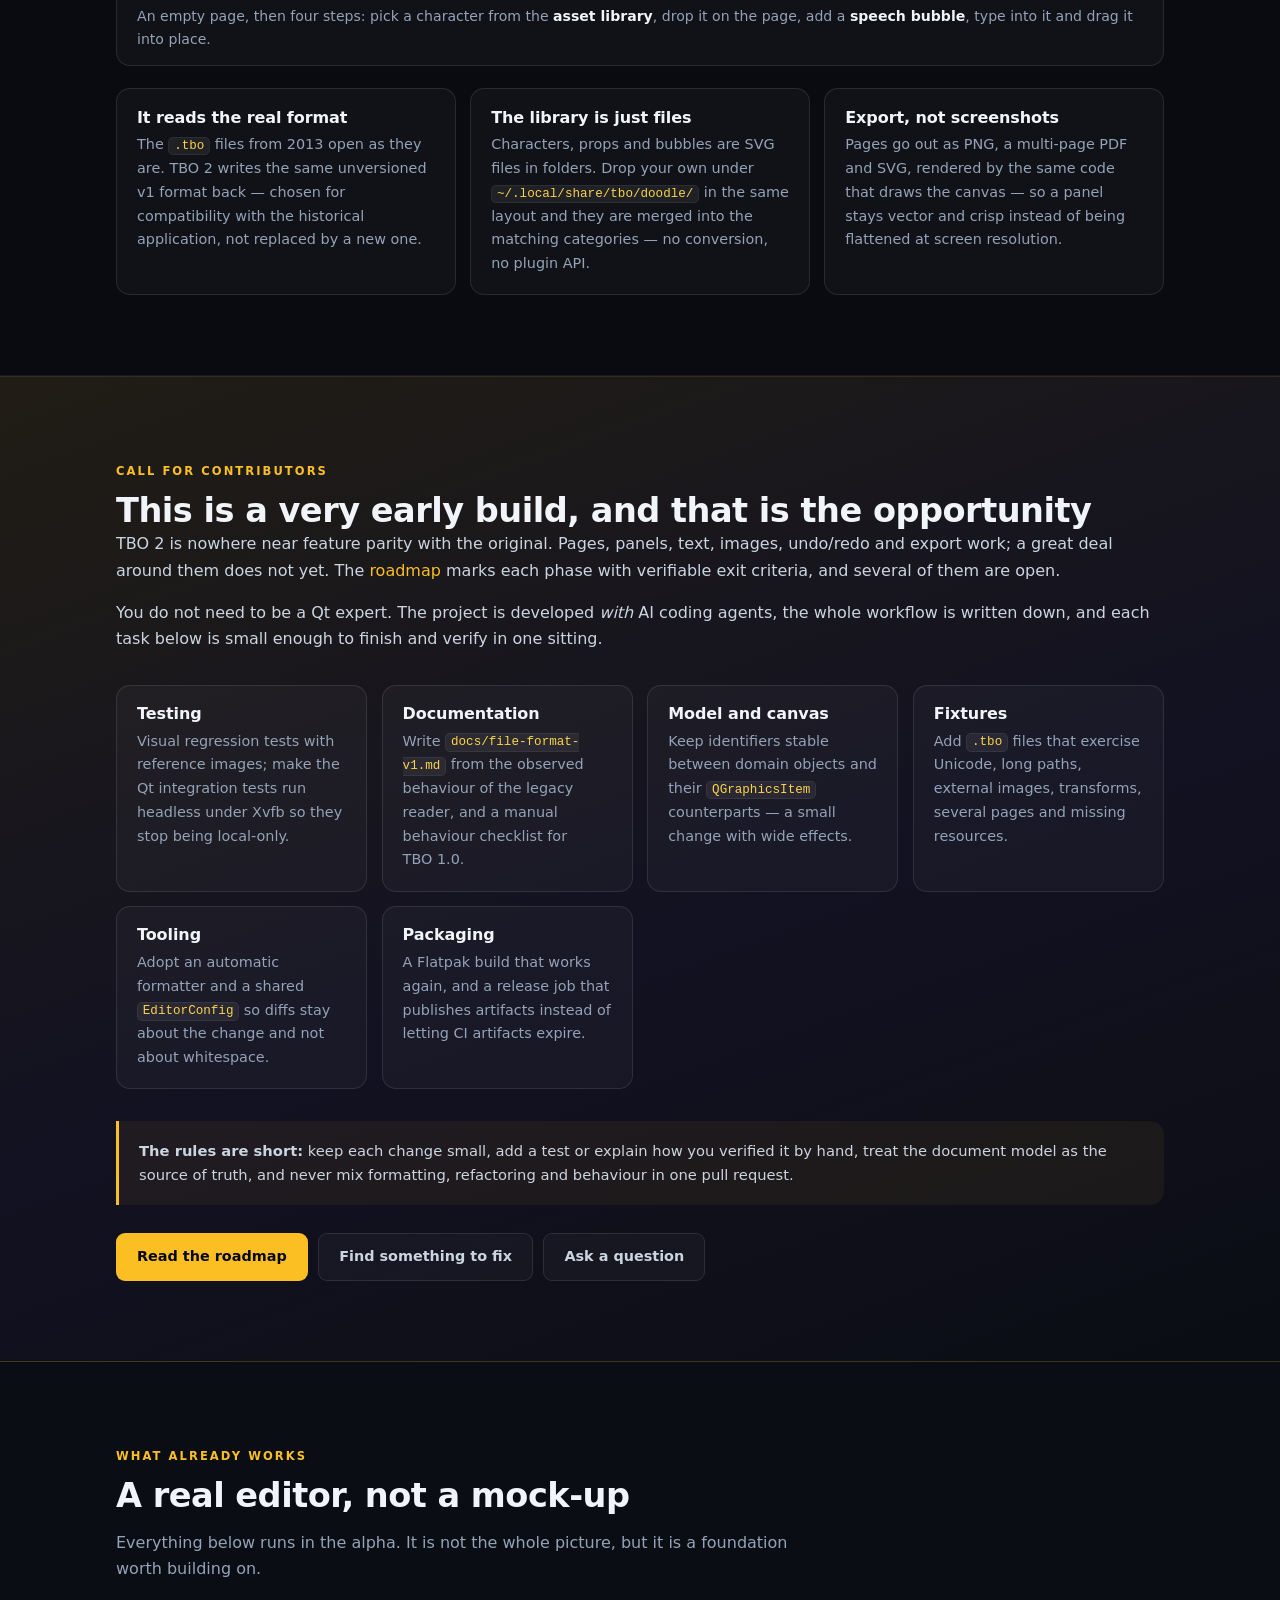
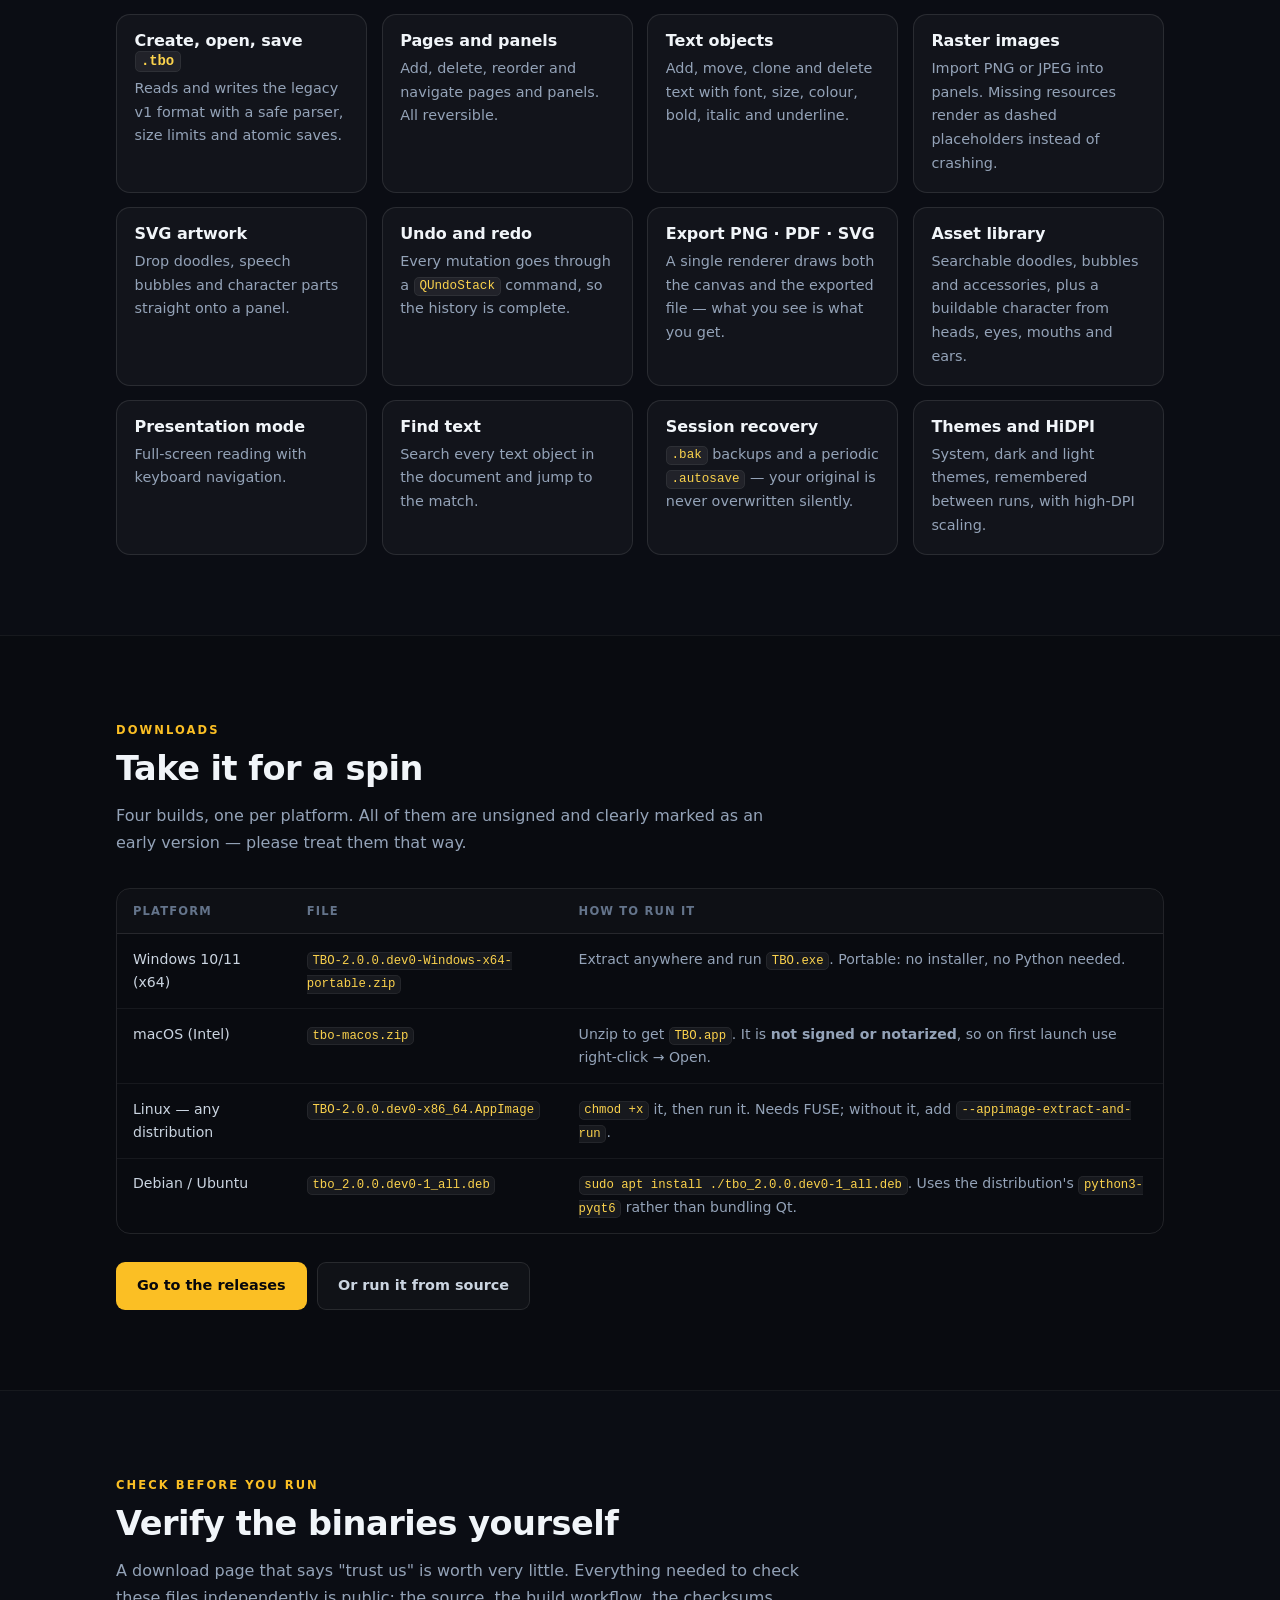
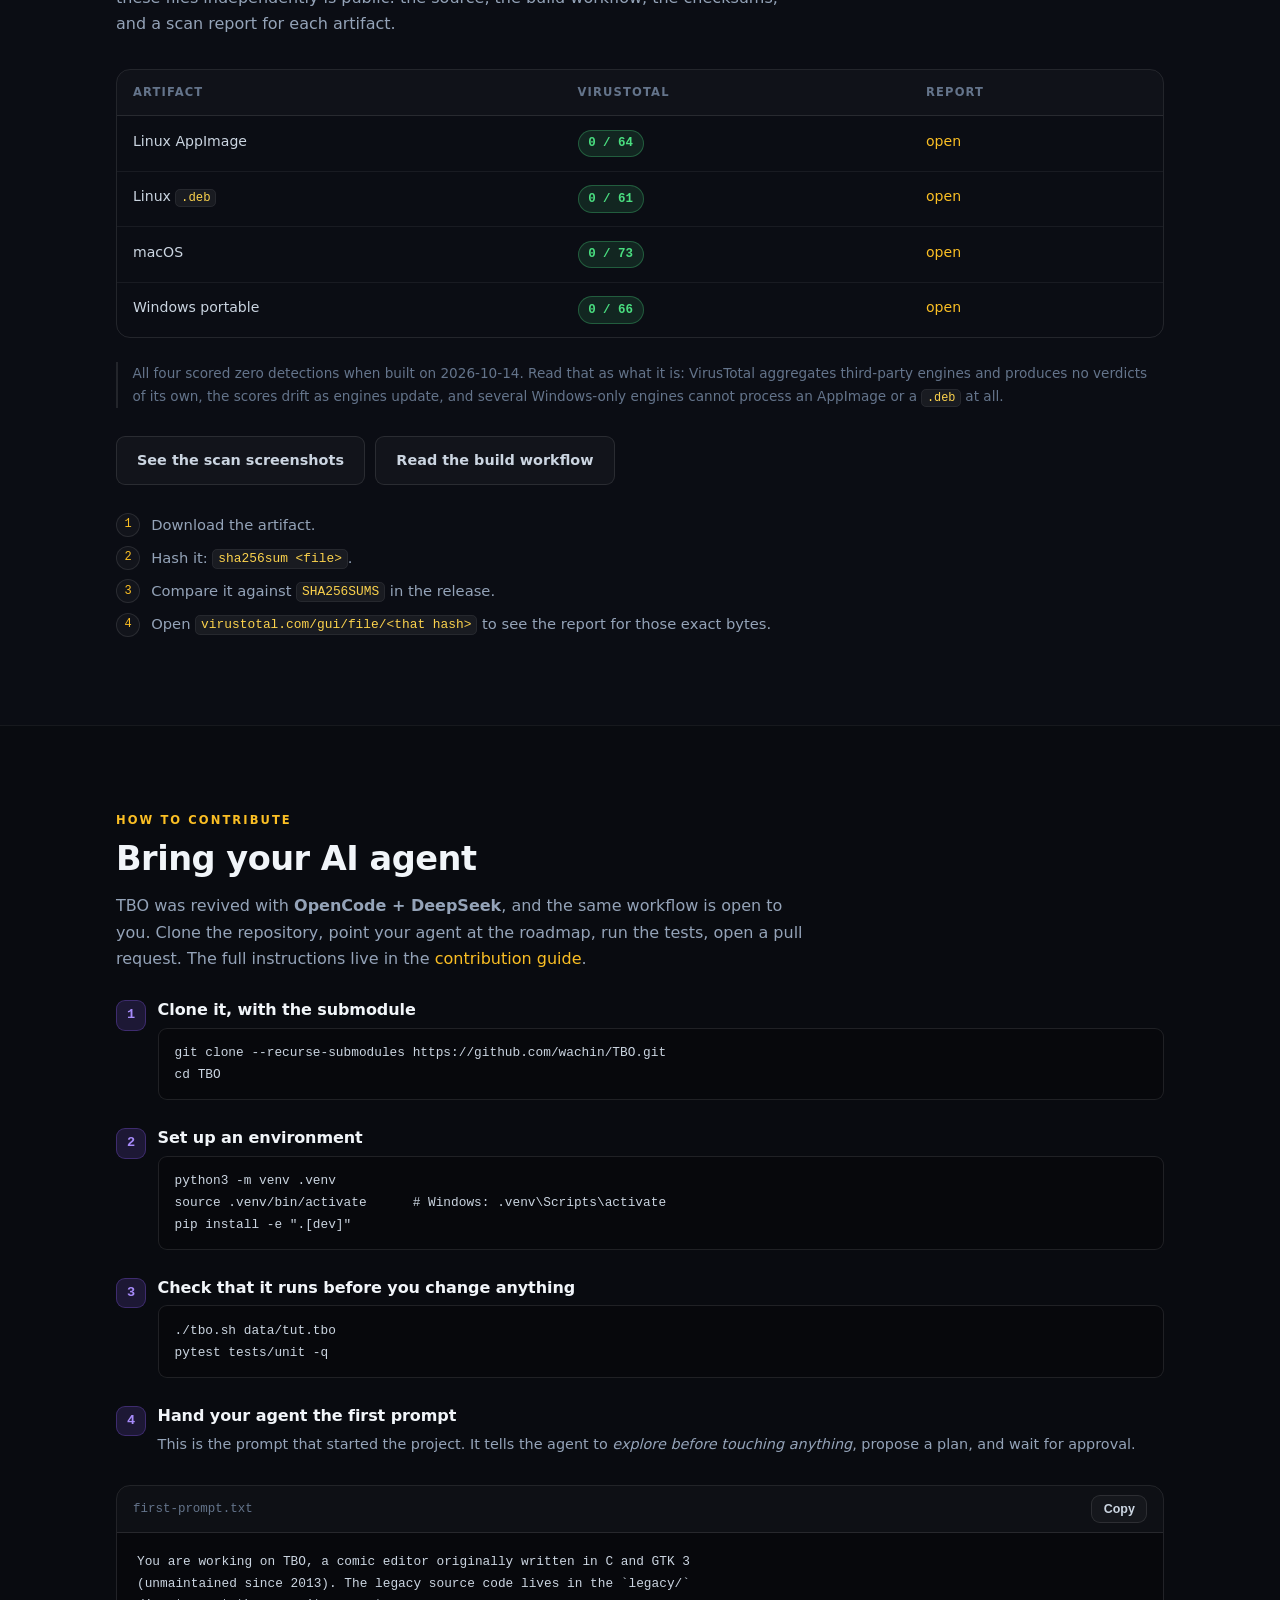
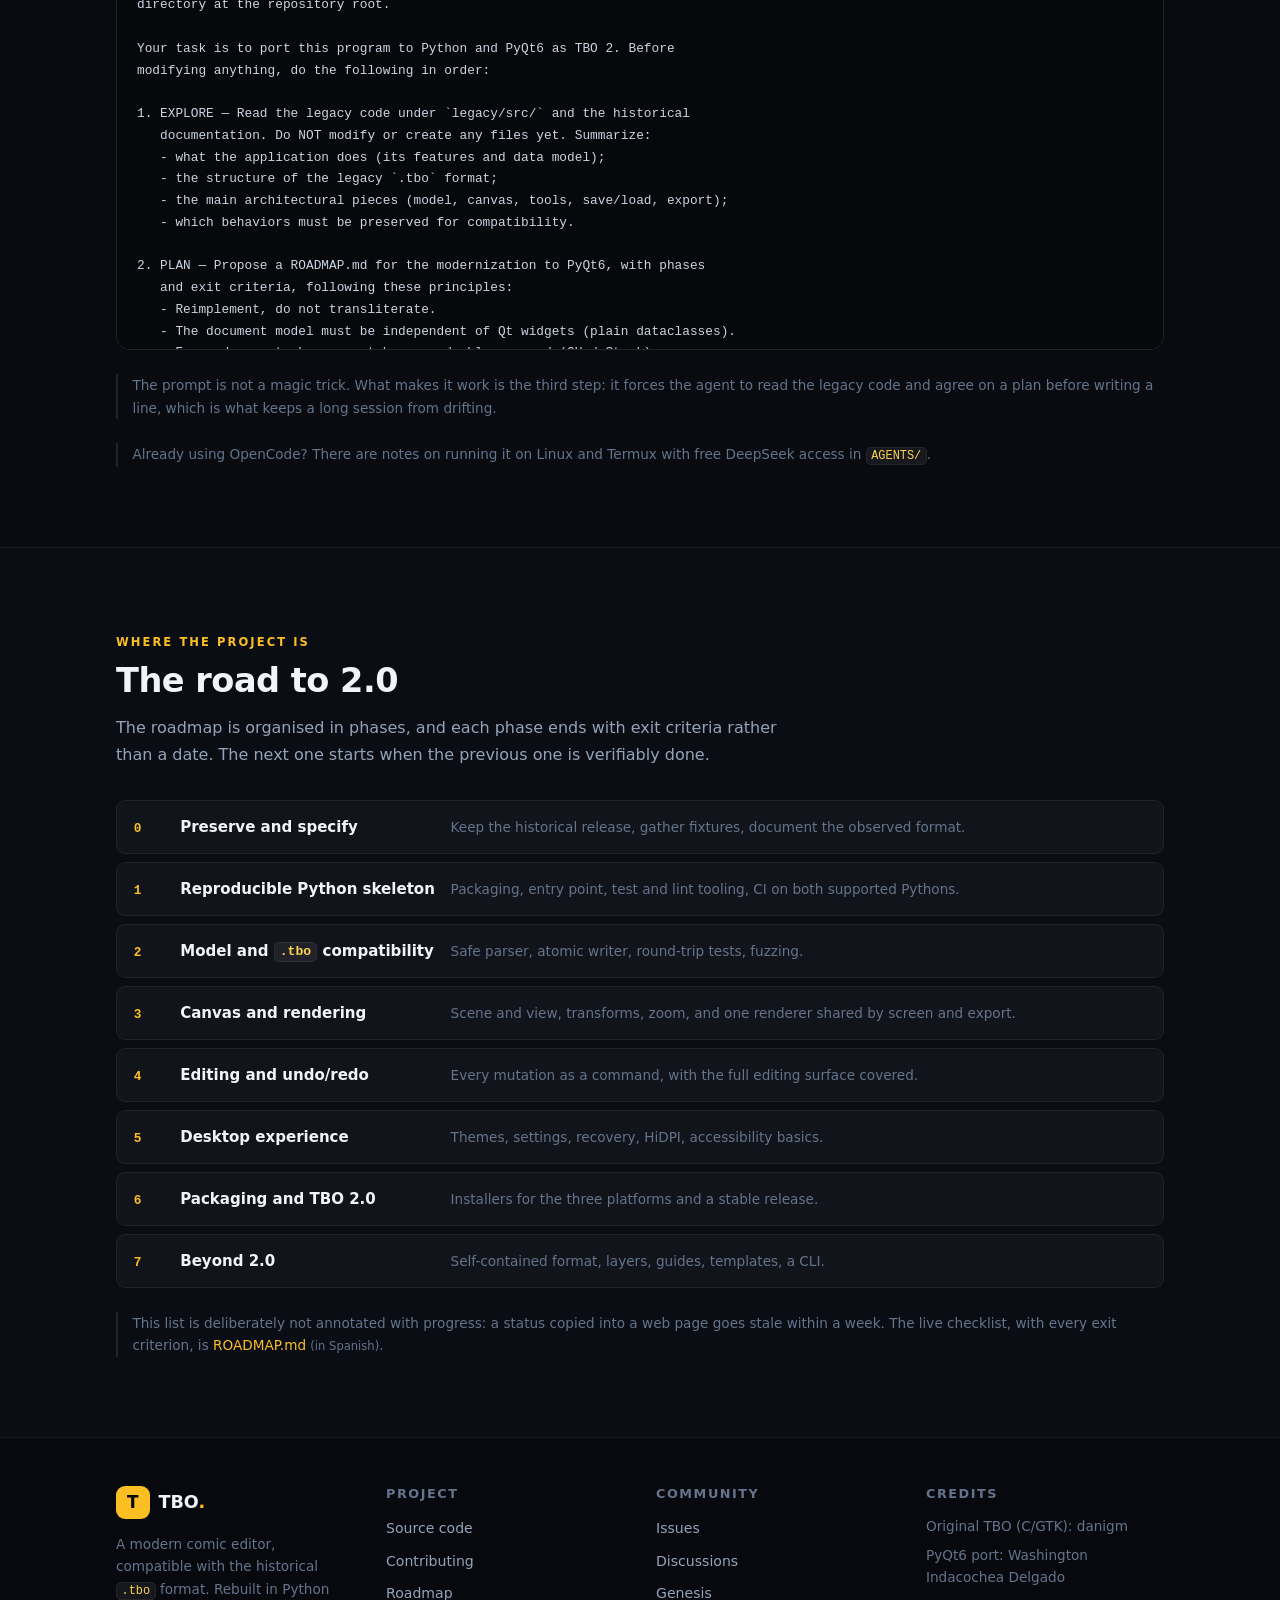
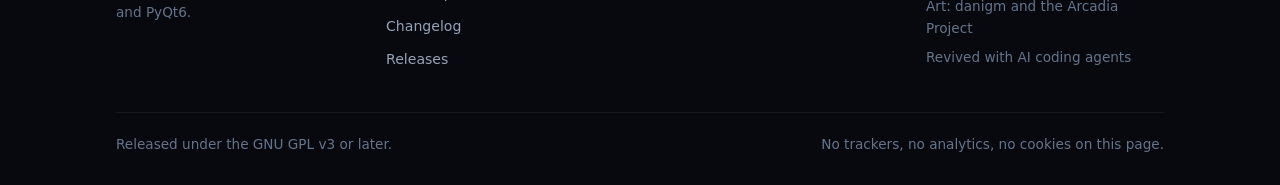
==== commit 2ff1ca71: "feat(site): show the demo recording, and give the page something to be found by The landing page exp" ====
--- a/website/index.html
+++ b/website/index.html
@@ -3,17 +3,91 @@
 <head>
 <meta charset="utf-8">
 <meta name="viewport" content="width=device-width, initial-scale=1">
-<title>TBO 2 — a Python/PyQt6 comic editor, revived</title>
-<meta name="description" content="TBO 2 is an open-source Python and PyQt6 comic editor, compatible with the historical .tbo format. It is at an early alpha stage and looking for contributors — including yours, with its AI agent.">
+<title>TBO 2 — open-source Python/PyQt6 comic editor for .tbo files</title>
+
+<meta name="description" content="TBO 2 is a free, open-source comic editor for the historical .tbo format, rewritten in Python and PyQt6. Page canvas, asset library, speech bubbles and PNG/PDF/SVG export on Windows, macOS and Linux. Early alpha, developed with AI coding agents.">
+<meta name="author" content="wachin">
+<!-- max-image-preview:large is what lets Google show the full-width screenshot in
+     results instead of a thumbnail; without it the card below is wasted. -->
+<meta name="robots" content="index, follow, max-image-preview:large, max-snippet:-1, max-video-preview:-1">
 <meta name="theme-color" content="#0b0d14">
+<link rel="canonical" href="https://wachin.github.io/TBO/">
 <link rel="icon" type="image/svg+xml" href="favicon.svg">
+<link rel="sitemap" type="application/xml" href="sitemap.xml">
 <link rel="stylesheet" href="styles.css">
 
+<!-- Link preview card.
+     The image is a still, not the animated demo GIF: the card formats used by
+     Twitter/X, Facebook, LinkedIn, Discord and Slack are static and 1.91:1, so a
+     GIF gets ignored, cropped arbitrarily, or shown as its first frame. It is
+     generated by tools/make_social_card.py, which is checked in next to it. -->
 <meta property="og:type" content="website">
+<meta property="og:site_name" content="TBO 2">
+<meta property="og:locale" content="en">
+<meta property="og:url" content="https://wachin.github.io/TBO/">
 <meta property="og:title" content="TBO 2 — the comic editor that refused to die">
-<meta property="og:description" content="An open-source Python/PyQt6 rewrite of a 2013 comic editor. Early alpha. Bring your AI agent and help finish it.">
-<meta property="og:image" content="https://raw.githubusercontent.com/wachin/TBO/master/images/TBO2-en-ezgif.com.gif">
+<meta property="og:description" content="An open-source Python/PyQt6 rewrite of a 2013 comic editor. Page canvas, asset library, speech bubbles, PNG/PDF/SVG export. Early alpha — bring your AI agent and help finish it.">
+<meta property="og:image" content="https://wachin.github.io/TBO/images/social-card.png">
+<meta property="og:image:type" content="image/png">
+<meta property="og:image:width" content="1200">
+<meta property="og:image:height" content="630">
+<meta property="og:image:alt" content="TBO 2 running on Linux: a page canvas holding a cartoon character, with the page list and the tabbed asset library either side.">
 <meta name="twitter:card" content="summary_large_image">
+<meta name="twitter:title" content="TBO 2 — the comic editor that refused to die">
+<meta name="twitter:description" content="An open-source Python/PyQt6 rewrite of a 2013 comic editor. Early alpha; bring your AI agent and help finish it.">
+<meta name="twitter:image" content="https://wachin.github.io/TBO/images/social-card.png">
+<meta name="twitter:image:alt" content="TBO 2 running on Linux: a page canvas holding a cartoon character, with the page list and the tabbed asset library either side.">
+
+<!-- Structured data. Google reads this to build the software result, so the
+     fields are kept to what the releases actually contain rather than filled in
+     for appearance: the version string really is 2.0.0.dev0 and the licence
+     really is GPL-3.0-or-later. -->
+<script type="application/ld+json">
+{
+  "@context": "https://schema.org",
+  "@graph": [
+    {
+      "@type": "WebSite",
+      "@id": "https://wachin.github.io/TBO/#website",
+      "url": "https://wachin.github.io/TBO/",
+      "name": "TBO 2",
+      "description": "Project site for TBO 2, an open-source Python/PyQt6 comic editor for the historical .tbo format.",
+      "inLanguage": "en"
+    },
+    {
+      "@type": "SoftwareApplication",
+      "@id": "https://wachin.github.io/TBO/#software",
+      "name": "TBO 2",
+      "alternateName": "TBO",
+      "url": "https://wachin.github.io/TBO/",
+      "description": "A free, open-source comic editor for the historical .tbo document format, rewritten in Python and PyQt6. It provides a page canvas, a browsable asset library of characters and props, speech bubbles with text formatting, and export to PNG, PDF and SVG.",
+      "applicationCategory": "DesignApplication",
+      "applicationSubCategory": "Comic editor",
+      "operatingSystem": "Windows 10, Windows 11, macOS, Linux",
+      "softwareVersion": "2.0.0.dev0",
+      "softwareRequirements": "Python 3.11 or 3.12 and PyQt6 6.6 or newer when run from source",
+      "license": "https://www.gnu.org/licenses/gpl-3.0.html",
+      "isAccessibleForFree": true,
+      "programmingLanguage": "Python",
+      "codeRepository": "https://github.com/wachin/TBO",
+      "downloadUrl": "https://github.com/wachin/TBO/releases",
+      "installUrl": "https://github.com/wachin/TBO#running-from-the-repository",
+      "image": "https://wachin.github.io/TBO/images/social-card.png",
+      "screenshot": "https://wachin.github.io/TBO/images/social-card.png",
+      "offers": {
+        "@type": "Offer",
+        "price": "0",
+        "priceCurrency": "USD"
+      },
+      "author": {
+        "@type": "Person",
+        "name": "wachin",
+        "url": "https://github.com/wachin"
+      }
+    }
+  ]
+}
+</script>
 </head>
 <body>
 
@@ -27,6 +101,7 @@
       <span class="pill pill-amber">alpha</span>
     </a>
     <nav class="site-nav">
+      <a href="#demo">See it work</a>
       <a href="#contribute">Contribute</a>
       <a href="#downloads">Downloads</a>
       <a href="#verify">Verify</a>
@@ -69,6 +144,56 @@
         <li class="pill">GPL-3.0-or-later</li>
         <li class="pill">Windows · macOS · Linux</li>
       </ul>
+    </div>
+  </section>
+
+  <!-- ───────────────────────────── Demo ───────────────────────────── -->
+  <section id="demo" class="band band-alt">
+    <div class="wrap">
+      <p class="kicker">See it work</p>
+      <h2>From a blank page to a panel with a character</h2>
+      <p class="section-lede">
+        Thirty seconds, recorded unedited from the Linux build in the
+        <a href="https://github.com/wachin/TBO/releases">releases</a> — not a mockup and not a
+        design concept. The same build runs on Windows and macOS.
+      </p>
+
+      <figure class="demo">
+        <!-- The GIF is checked in twice on purpose: images/ at the repository root
+             is what README.md embeds on GitHub, and website/ is the only directory
+             the Pages workflow publishes. A relative path here keeps the site
+             self-contained, so it also works when opened straight from disk.
+             If you replace the recording, replace BOTH copies. -->
+        <img src="images/TBO2-en-ezgif.com.gif"
+             alt="Screen recording of TBO 2 on Linux: a blank page is opened, a cartoon character is picked from the asset library and lands on the canvas inside a selection box, a speech bubble is added from the Bubbles tab, the words are typed into it, and the bubble is dragged up next to the character's head."
+             width="800" height="451" loading="lazy" decoding="async">
+        <figcaption>
+          An empty page, then four steps: pick a character from the
+          <strong>asset library</strong>, drop it on the page, add a
+          <strong>speech bubble</strong>, type into it and drag it into place.
+        </figcaption>
+      </figure>
+
+      <div class="grid grid-3 demo-notes">
+        <article class="card">
+          <h3>It reads the real format</h3>
+          <p>The <code>.tbo</code> files from 2013 open as they are. TBO&nbsp;2 writes the same
+             unversioned v1 format back — chosen for compatibility with the historical
+             application, not replaced by a new one.</p>
+        </article>
+        <article class="card">
+          <h3>The library is just files</h3>
+          <p>Characters, props and bubbles are SVG files in folders. Drop your own under
+             <code>~/.local/share/tbo/doodle/</code> in the same layout and they are merged into
+             the matching categories — no conversion, no plugin API.</p>
+        </article>
+        <article class="card">
+          <h3>Export, not screenshots</h3>
+          <p>Pages go out as PNG, a multi-page PDF and SVG, rendered by the same code that draws
+             the canvas — so a panel stays vector and crisp instead of being flattened at screen
+             resolution.</p>
+        </article>
+      </div>
     </div>
   </section>
 
--- a/website/styles.css
+++ b/website/styles.css
@@ -232,6 +232,38 @@
 .card p { color: var(--text-dim); font-size: 0.9rem; margin: 0; }
 .card-sm { padding: 1rem 1.1rem; }
 
+/* ------------------------------------------------------------------ demo */
+/* The recording is the argument this page makes, so it gets the full width and
+   a real frame rather than a floating screenshot. `overflow: hidden` keeps the
+   screenshot's own square corners from poking out of the rounded border. */
+.demo {
+  margin: 2rem 0 0;
+  background: var(--surface);
+  border: 1px solid var(--line);
+  border-radius: var(--radius);
+  overflow: hidden;
+}
+
+.demo img {
+  display: block;
+  width: 100%;
+  height: auto;      /* the intrinsic 800x451 ratio must win: a wrong height here
+                        is a layout shift, and the attributes in the HTML exist
+                        so the space is reserved before the GIF has loaded */
+  background: #16181f;
+  border-bottom: 1px solid var(--line-soft);
+}
+
+.demo figcaption {
+  padding: 0.9rem 1.25rem;
+  color: var(--text-dim);
+  font-size: 0.88rem;
+  line-height: 1.6;
+}
+.demo figcaption strong { color: var(--text-strong); }
+
+.demo-notes { margin-top: 1.4rem; }
+
 .rules {
   margin-top: 2rem; padding: 1.1rem 1.25rem;
   border-left: 3px solid var(--amber-400);
